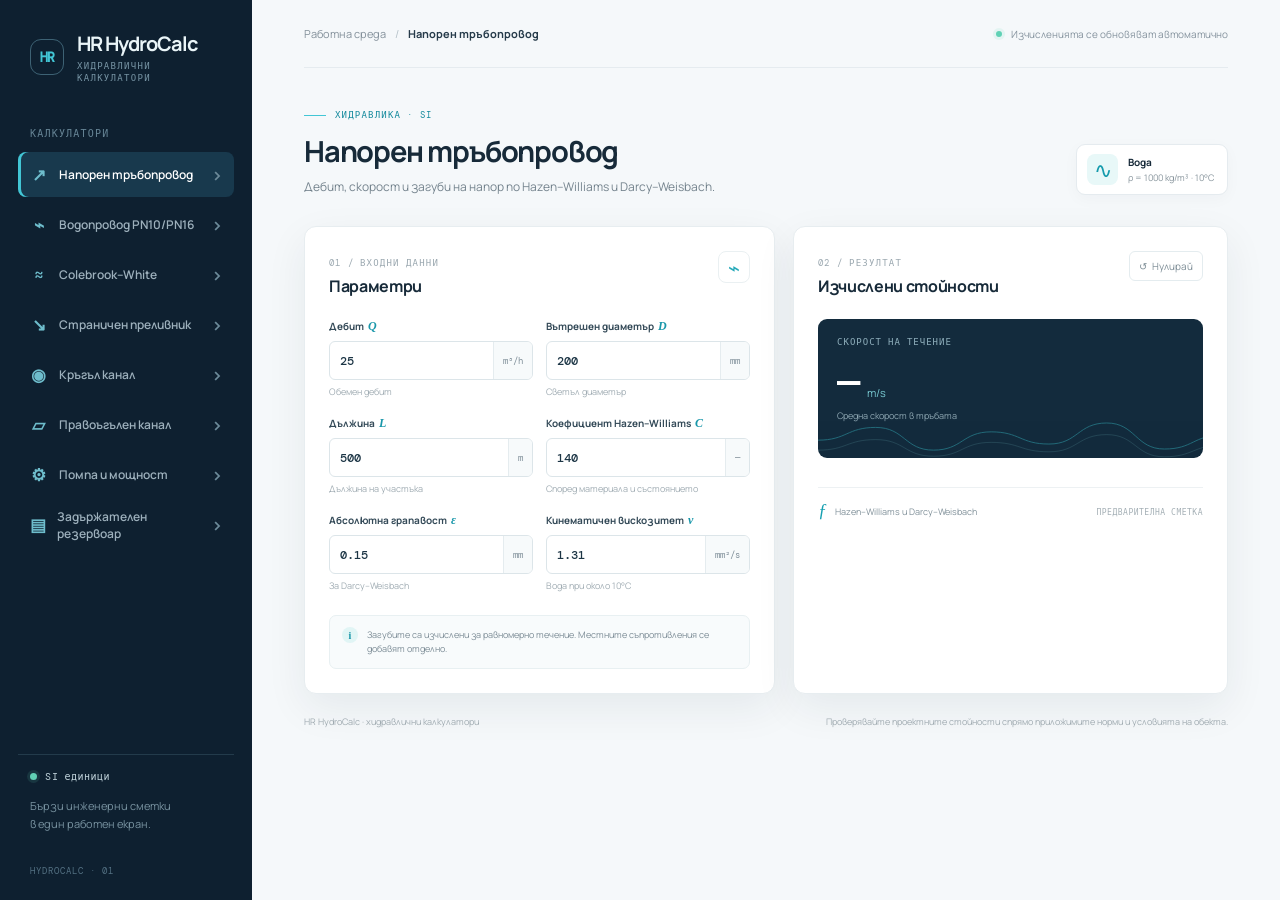
==== index.html @ fa0decbc "Add files via upload" ====
<!doctype html>
<html lang="bg">
<head>
  <meta charset="utf-8">
  <meta name="viewport" content="width=device-width, initial-scale=1">
  <meta name="theme-color" content="#0e2030">
  <meta name="description" content="HR HydroCalc — хидравлични калкулатори за водопроводи, канализация, преливници, резервоари и помпи.">
  <meta property="og:type" content="website">
  <meta property="og:title" content="HR HydroCalc — хидравлични калкулатори">
  <meta property="og:description" content="Практични инженерни сметки за водопроводи, канали, помпи и преливници.">
  <link rel="icon" href="favicon.svg" type="image/svg+xml">
  <link rel="manifest" href="site.webmanifest">
  <title>HR HydroCalc — хидравлични калкулатори</title>
  <link rel="stylesheet" href="styles.css">
  <script src="app.js" defer></script>
</head>
<body>
  <div class="shell">
    <aside class="sidebar">
      <a class="brand" href="#home" aria-label="HydroCalc начало">
        <span class="brand-mark" aria-hidden="true">HR</span>
        <span><strong>HR HydroCalc</strong><small>ХИДРАВЛИЧНИ КАЛКУЛАТОРИ</small></span>
      </a>
      <div class="nav-label">КАЛКУЛАТОРИ</div>
      <nav class="nav" aria-label="Калкулатори">
        <button class="nav-item active" data-view="pipe"><span class="nav-icon">↗</span><span>Напорен тръбопровод</span><span class="nav-arrow">›</span></button>
        <button class="nav-item" data-view="mainpipe"><span class="nav-icon">⌁</span><span>Водопровод PN10/PN16</span><span class="nav-arrow">›</span></button>
        <button class="nav-item" data-view="colebrook"><span class="nav-icon">≈</span><span>Colebrook–White</span><span class="nav-arrow">›</span></button>
        <button class="nav-item" data-view="sideweir"><span class="nav-icon">↘</span><span>Страничен преливник</span><span class="nav-arrow">›</span></button>
        <button class="nav-item" data-view="circular"><span class="nav-icon">◉</span><span>Кръгъл канал</span><span class="nav-arrow">›</span></button>
        <button class="nav-item" data-view="rectangular"><span class="nav-icon">▱</span><span>Правоъгълен канал</span><span class="nav-arrow">›</span></button>
        <button class="nav-item" data-view="pump"><span class="nav-icon">⚙</span><span>Помпа и мощност</span><span class="nav-arrow">›</span></button>
        <button class="nav-item" data-view="tank"><span class="nav-icon">▤</span><span>Задържателен резервоар</span><span class="nav-arrow">›</span></button>
      </nav>
      <div class="sidebar-bottom">
        <div class="unit-chip"><span class="status-dot"></span> SI единици</div>
        <p>Бързи инженерни сметки<br>в един работен екран.</p>
        <span class="version">HYDROCALC · 01</span>
      </div>
    </aside>

    <main id="home" class="main">
      <header class="topbar">
        <div class="breadcrumb"><span>Работна среда</span><span class="crumb-slash">/</span><strong id="crumb-current">Напорен тръбопровод</strong></div>
        <div class="top-actions"><span class="live-dot"></span><span>Изчисленията се обновяват автоматично</span></div>
      </header>

      <section class="intro">
        <div>
          <div class="eyebrow"><span class="eyebrow-line"></span> ХИДРАВЛИКА · SI</div>
          <h1 id="page-title">Напорен тръбопровод</h1>
          <p id="page-desc">Дебит, скорост и загуби на напор по Hazen–Williams и Darcy–Weisbach.</p>
        </div>
        <div class="intro-badge"><span class="badge-symbol">∿</span><span><b>Вода</b><small>ρ = 1000 kg/m³ · 10°C</small></span></div>
      </section>

      <section class="workspace">
        <div class="panel input-panel">
          <div class="panel-heading"><div><span class="step-label">01 / ВХОДНИ ДАННИ</span><h2>Параметри</h2></div><span class="panel-icon">⌁</span></div>

          <form id="pipe-form" class="calc-form view-form active" data-view="pipe" autocomplete="off">
            <div class="field-grid">
              <label class="field"><span>Дебит <i>Q</i></span><div class="input-wrap"><input name="q" type="number" min="0.0001" step="any" value="25" required><em>m³/h</em></div><small>Обемен дебит</small></label>
              <label class="field"><span>Вътрешен диаметър <i>D</i></span><div class="input-wrap"><input name="d" type="number" min="1" step="any" value="200" required><em>mm</em></div><small>Светъл диаметър</small></label>
              <label class="field"><span>Дължина <i>L</i></span><div class="input-wrap"><input name="length" type="number" min="0" step="any" value="500" required><em>m</em></div><small>Дължина на участъка</small></label>
              <label class="field"><span>Коефициент Hazen–Williams <i>C</i></span><div class="input-wrap"><input name="c" type="number" min="1" step="any" value="140" required><em>—</em></div><small>Според материала и състоянието</small></label>
              <label class="field"><span>Абсолютна грапавост <i>ε</i></span><div class="input-wrap"><input name="roughness" type="number" min="0" step="any" value="0.15" required><em>mm</em></div><small>За Darcy–Weisbach</small></label>
              <label class="field"><span>Кинематичен вискозитет <i>ν</i></span><div class="input-wrap"><input name="nu" type="number" min="0.01" step="any" value="1.31" required><em>mm²/s</em></div><small>Вода при около 10°C</small></label>
            </div>
            <div class="info-note"><span>i</span><p>Загубите са изчислени за равномерно течение. Местните съпротивления се добавят отделно.</p></div>
          </form>

          <form id="mainpipe-form" class="calc-form view-form" data-view="mainpipe" autocomplete="off">
            <div class="field-grid">
              <label class="field"><span>Номинално налягане</span><div class="input-wrap select-wrap"><select name="pn"><option value="10">PN10 · SDR17</option><option value="16">PN16 · SDR11</option></select><em>PE100</em></div><small>Система от таблиците на Pipelife</small></label>
              <label class="field"><span>Номинален диаметър <i>DN</i></span><div class="input-wrap select-wrap"><select name="dn"></select><em>mm</em></div><small>Външен диаметър</small></label>
              <label class="field"><span>Оразмерително водно количество <i>Q</i></span><div class="input-wrap"><input name="q" type="number" min="0.0001" step="any" value="30" required><select class="unit-select" name="qunit" aria-label="Единица за дебит"><option value="ls">L/s</option><option value="m3h">m³/h</option></select></div><small>Въведи дебита в избраната единица</small></label>
              <label class="field"><span>Вода</span><div class="input-wrap static-value"><span>10°C</span><em>ν = 1.308 mm²/s</em></div><small>Параметри от хидравличния справочник</small></label>
            </div>
            <div class="info-note source-note"><span>i</span><p>DN и вътрешният диаметър са по таблиците на Pipelife. Наклонът се изчислява по Darcy–Weisbach/Colebrook–White при k = 0.01 mm и вода 10°C. <a href="https://www.pipelife.bg/content/dam/pipelife/bulgaria/marketing/infrastructure/polezno1/%D0%BA%D0%B0%D0%BB%D0%BA%D1%83%D0%BB%D0%B0%D1%82%D0%BE%D1%80%D0%B8/Hydraulic_Tables_Pressure.pdf.pdf" target="_blank" rel="noopener">Отвори справочника на Pipelife ↗</a></p></div>
          </form>

          <form id="colebrook-form" class="calc-form view-form" data-view="colebrook" autocomplete="off">
            <div class="field-grid">
              <label class="field"><span>Система</span><div class="input-wrap select-wrap"><select name="system"><option value="gravity">Гравитационна</option><option value="pressure">Напорна</option></select><em>режим</em></div><small>Вид хидравлично изчисление</small></label>
              <label class="field"><span>Изчисление</span><div class="input-wrap select-wrap"><select name="mode"><option value="qv">Дебит и скорост</option><option value="dv">Диаметър и скорост</option><option value="loss" hidden>Загуби на напор и скорост</option></select><em>тип</em></div><small>Избери кои величини да се намерят</small></label>
              <label class="field"><span>Диаметър</span><div class="input-wrap select-wrap"><select name="dsource"><option value="catalog">PE100 PN10 / PN16</option><option value="inner">Вътрешен диаметър Di</option><option value="sdr">Външен диаметър Du + SDR</option></select><em>източник</em></div><small>За режимите, в които диаметърът е зададен</small></label>
              <label class="field" data-cb-field="pn"><span>Налягане и DN</span><div class="input-wrap"><select name="pn"><option value="10">PN10</option><option value="16">PN16</option></select><select class="unit-select" name="dn" aria-label="Номинален диаметър"></select></div><small>Вътрешният диаметър се взема от PE100</small></label>
              <label class="field" data-cb-field="di"><span>Вътрешен диаметър <i>Di</i></span><div class="input-wrap"><input name="di" type="number" min="1" step="any" value="246.8"><em>mm</em></div><small>Светъл диаметър на тръбата</small></label>
              <label class="field" data-cb-field="sdr"><span>Външен диаметър и SDR</span><div class="input-wrap"><input name="du" type="number" min="1" step="any" value="280"><input name="sdr" type="number" min="2" step="any" value="11"><em>mm / SDR</em></div><small>Di = Du × (1 − 2/SDR)</small></label>
              <label class="field"><span>Абсолютна грапавост <i>k</i></span><div class="input-wrap"><input name="roughness" type="number" min="0" step="any" value="0.01"><em>mm</em></div><small>PE: 0.01 · бетон: 1.0 · стомана: 0.2 mm</small></label>
              <label class="field"><span>Температура на водата</span><div class="input-wrap"><input name="temp" type="number" min="2" max="40" step="1" value="10"><em>°C</em></div><small>От 2 до 40°C</small></label>
              <label class="field" data-cb-field="slope"><span>Наклон / енергиен градиент <i>i</i></span><div class="input-wrap"><input name="slope" type="number" min="0.000001" step="any" value="2"><select class="unit-select" name="iunit" aria-label="Единица за наклон"><option value="permil">‰</option><option value="mm">m/m</option><option value="mkm">m/km</option></select></div><small>Наклон на водното ниво</small></label>
              <label class="field" data-cb-field="length"><span>Дължина <i>L</i></span><div class="input-wrap"><input name="length" type="number" min="0.01" step="any" value="100"><em>m</em></div><small>Дължина на тръбния участък</small></label>
              <label class="field" data-cb-field="q"><span>Оразмерително количество <i>Q</i></span><div class="input-wrap"><input name="q" type="number" min="0.0001" step="any" value="30"><select class="unit-select" name="qunit" aria-label="Единица за дебит"><option value="ls">L/s</option><option value="m3h">m³/h</option><option value="m3s">m³/s</option></select></div><small>Обемен дебит</small></label>
              <label class="field" data-cb-field="pressure"><span>Налягания P₁ / P₂</span><div class="input-wrap"><input name="p1" type="number" step="any" value="6" aria-label="Начално налягане"><input name="p2" type="number" step="any" value="4" aria-label="Крайно налягане"><select class="unit-select" name="punit" aria-label="Единица за налягане"><option value="bar">bar</option><option value="mvs">m вод. ст.</option></select></div><small>Начално и крайно налягане</small></label>
              <label class="field" data-cb-field="pressure"><span>Коти h₁ / h₂</span><div class="input-wrap"><input name="h1" type="number" step="any" value="6" aria-label="Начална кота"><input name="h2" type="number" step="any" value="4" aria-label="Крайна кота"><em>m</em></div><small>Начална и крайна кота на тръбата</small></label>
            </div>
            <div class="info-note source-note"><span>i</span><p>Изчисленията използват Darcy–Weisbach и Colebrook–White, с вискозитет на водата според температурата. <a href="https://pip-all-app-tools.azurewebsites.net/Colebrook?lang=bg" target="_blank" rel="noopener">Оригинален калкулатор на Pipelife ↗</a></p></div>
          </form>

          <form id="sideweir-form" class="calc-form view-form" data-view="sideweir" autocomplete="off">
            <div class="field-grid">
              <label class="field"><span>Дебит преди преливника <i>Q₀</i></span><div class="input-wrap"><input name="q0" type="number" min="0.0001" step="any" value="2"><em>m³/s</em></div><small>Оразмерително водно количество</small></label>
              <label class="field"><span>Определяне на непреливащия дебит</span><div class="input-wrap select-wrap"><select name="qnonmode"><option value="manual">Въвеждам Qнепр</option><option value="regulation">По Наредба · (1+n₀)Qmax.h</option></select><em>метод</em></div><small>Чл. 33, ал. 3</small></label>
              <label class="field" data-sw-field="qnon"><span>Непреливащ дебит <i>Qнепр</i></span><div class="input-wrap"><input name="qnon" type="number" min="0.0001" step="any" value="0.5"><em>m³/s</em></div><small>Дебит след преливника</small></label>
              <label class="field" data-sw-field="qmax"><span>Максимално часово количество в сухо време <i>Qmax.h</i></span><div class="input-wrap"><input name="qmax" type="number" min="0.0001" step="any" value="0.083333"><em>m³/s</em></div><small>Използва се за изчисляване на Qнепр</small></label>
              <label class="field" data-sw-field="qmax"><span>Степен на разреждане <i>n₀</i></span><div class="input-wrap"><input name="n0" type="number" min="0" step="any" value="5"><em>—</em></div><small>В населеното място обичайно минимум 5, ако няма по-високи изисквания</small></label>
              <label class="field"><span>Височина на преливния ръб <i>p</i></span><div class="input-wrap"><input name="p" type="number" min="0" step="any" value="0.24"><em>m</em></div><small>Проверовъчно оразмеряване</small></label>
              <label class="field"><span>Воден стоеж при входа <i>h₁</i></span><div class="input-wrap"><input name="h1" type="number" value="0.8" readonly><em>m</em></div><small>Изчислява се по Манинг при Q₀</small></label>
              <label class="field"><span>Воден стоеж при изхода <i>h₂</i></span><div class="input-wrap"><input name="h2" type="number" value="0.35" readonly><em>m</em></div><small>Изчислява се по Манинг при Qнепр</small></label>
              <label class="field"><span>Диаметър на входящата тръба <i>D₁</i></span><div class="input-wrap"><input name="d1" type="number" min="0.1" step="any" value="0.8"><em>m</em></div><small>Широчината B на канала се приема равна на D₁</small></label>
              <label class="field"><span>Диаметър на отвеждащата тръба <i>D₂</i></span><div class="input-wrap"><input name="d2" type="number" min="0.1" step="any" value="0.8"><em>m</em></div><small>За проверка на режима след преливника</small></label>
              <label class="field"><span>Наклон на входящата тръба <i>i₁</i></span><div class="input-wrap"><input name="s1" type="number" min="0.000001" step="any" value="0.02"><em>m/m</em></div><small>Надлъжен наклон за изчисляване на h₁</small></label>
              <label class="field"><span>Наклон на отвеждащата тръба <i>i₂</i></span><div class="input-wrap"><input name="s2" type="number" min="0.000001" step="any" value="0.01"><em>m/m</em></div><small>Надлъжен наклон за изчисляване на h₂</small></label>
              <label class="field"><span>Коефициент на Манинг <i>n</i></span><div class="input-wrap"><input name="manning" type="number" min="0.005" step="any" value="0.013"><em>—</em></div><small>За материала на двете тръби</small></label>
              <label class="field"><span>Кота на дъното при входа <i>Z₀</i></span><div class="input-wrap"><input name="z0" type="number" step="any" value="100"><em>m</em></div><small>Абсолютна кота за профилната графика</small></label>
              <label class="field"><span>Надлъжен наклон на дъното <i>i</i></span><div class="input-wrap"><input name="slope" type="number" min="0" step="any" value="0.001"><em>m/m</em></div><small>За профилните коти по дължината</small></label>
              <label class="field"><span>Кота на водоприемника при 1% обезпеченост</span><div class="input-wrap"><input name="zrecv" type="number" step="any" placeholder="по избор"><em>m</em></div><small>За нормативна проверка по чл. 32</small></label>
              <label class="field"><span>Коефициент на стеснение <i>μ</i></span><div class="input-wrap"><input name="mu" type="number" min="0.5" max="0.9" step="any" value="0.7"><em>—</em></div><small>Препоръчителен диапазон: 0.65–0.75</small></label>
              <label class="field"><span>Изчислителна стъпка <i>Δl</i></span><div class="input-wrap"><input name="dx" type="number" min="0.001" max="0.2" step="any" value="0.01"><em>m</em></div><small>По-малка стъпка дава по-прецизен числен резултат</small></label>
            </div>
            <div class="info-note source-note"><span>i</span><p>Численият модел следва методиката за страничен преливник в приложената статия. Нормативните проверки са по <a href="https://www.mrrb.bg/bg/naredba-rd-02-20-8-ot-2013-g-za-proektirane-izgrajdane-i-eksploataciya-na-kanalizacionni-sistemi/" target="_blank" rel="noopener">Наредба № РД-02-20-8, чл. 31–33 ↗</a>. Конструктивните мерки и общото съответствие се проверяват отделно.</p></div>
          </form>

          <form id="circular-form" class="calc-form view-form" data-view="circular" autocomplete="off">
            <div class="field-grid">
              <label class="field"><span>Вътрешен диаметър <i>D</i></span><div class="input-wrap"><input name="d" type="number" min="1" step="any" value="400" required><em>mm</em></div><small>Диаметър на тръбата</small></label>
              <label class="field"><span>Наклон <i>S</i></span><div class="input-wrap"><input name="slope" type="number" min="0.00001" step="any" value="0.005" required><em>m/m</em></div><small>Надлъжен наклон</small></label>
              <label class="field"><span>Коефициент на Манинг <i>n</i></span><div class="input-wrap"><input name="n" type="number" min="0.005" step="any" value="0.013" required><em>—</em></div><small>Според материала</small></label>
              <label class="field"><span>Запълване <i>y/D</i></span><div class="input-wrap"><input name="ratio" type="number" min="0.01" max="1" step="any" value="0.75" required><em>—</em></div><small>От 0.01 до 1.00</small></label>
            </div>
            <div class="info-note"><span>i</span><p>Кръгло сечение с частично или пълно запълване. Изчислението е по формулата на Манинг.</p></div>
          </form>

          <form id="rectangular-form" class="calc-form view-form" data-view="rectangular" autocomplete="off">
            <div class="field-grid">
              <label class="field"><span>Ширина на дъното <i>b</i></span><div class="input-wrap"><input name="b" type="number" min="0.01" step="any" value="1.2" required><em>m</em></div><small>Ширина на канала</small></label>
              <label class="field"><span>Дълбочина на водата <i>y</i></span><div class="input-wrap"><input name="y" type="number" min="0.001" step="any" value="0.6" required><em>m</em></div><small>Работна дълбочина</small></label>
              <label class="field"><span>Наклон <i>S</i></span><div class="input-wrap"><input name="slope" type="number" min="0.00001" step="any" value="0.002" required><em>m/m</em></div><small>Надлъжен наклон</small></label>
              <label class="field"><span>Коефициент на Манинг <i>n</i></span><div class="input-wrap"><input name="n" type="number" min="0.005" step="any" value="0.015" required><em>—</em></div><small>Според облицовката</small></label>
            </div>
            <div class="info-note"><span>i</span><p>Правоъгълно призматично сечение при равномерно течение.</p></div>
          </form>

          <form id="pump-form" class="calc-form view-form" data-view="pump" autocomplete="off">
            <div class="field-grid">
              <label class="field"><span>Дебит <i>Q</i></span><div class="input-wrap"><input name="q" type="number" min="0.001" step="any" value="36" required><em>m³/h</em></div><small>Необходим работен дебит</small></label>
              <label class="field"><span>Общ напор <i>H</i></span><div class="input-wrap"><input name="h" type="number" min="0.01" step="any" value="32" required><em>m</em></div><small>Геодезичен + загуби</small></label>
              <label class="field"><span>КПД на помпата <i>η</i></span><div class="input-wrap"><input name="eta" type="number" min="1" max="100" step="any" value="72" required><em>%</em></div><small>Без КПД на двигателя</small></label>
              <label class="field"><span>Работно време <i>t</i></span><div class="input-wrap"><input name="hours" type="number" min="0" step="any" value="8" required><em>h/day</em></div><small>За оценка на енергията</small></label>
            </div>
            <div class="info-note"><span>i</span><p>Оценка на хидравличната и необходимата входна мощност при зададения КПД.</p></div>
          </form>
        </div>

        <div class="panel result-panel">
          <div class="panel-heading"><div><span class="step-label">02 / РЕЗУЛТАТ</span><h2>Изчислени стойности</h2></div><button id="reset-btn" class="reset-btn" type="button" title="Възстанови началните стойности">↺ <span>Нулирай</span></button></div>
          <div class="hero-result"><div class="hero-label" id="hero-label">СКОРОСТ НА ТЕЧЕНИЕ</div><div class="hero-number"><strong id="hero-value">—</strong><span id="hero-unit">m/s</span></div><div class="hero-caption" id="hero-caption">Средна скорост в тръбата</div><div class="hero-wave" aria-hidden="true"><svg viewBox="0 0 600 74" preserveAspectRatio="none"><path d="M0 40 C45 40 45 17 90 17 S135 58 180 58 225 25 270 25 315 47 360 47 405 9 450 9 495 56 540 56 585 31 630 31"/><path d="M0 58 C45 58 45 39 90 39 S135 69 180 69 225 44 270 44 315 61 360 61 405 30 450 30 495 70 540 70 585 49 630 49"/></svg></div></div>
          <div id="result-grid" class="result-grid" aria-live="polite"></div>
          <div id="result-error" class="result-error" role="alert" hidden></div>
          <div class="sideweir-chart-wrap" hidden><div class="chart-heading"><b>Надлъжен профил</b><span>Котите се обновяват с входните данни</span></div><svg id="sideweir-chart" viewBox="0 0 760 300" role="img" aria-label="Надлъжен профил на страничния преливник"></svg><div id="sideweir-legend" class="chart-legend"></div></div>
          <div class="formula-footer"><span class="formula-mark">ƒ</span><span id="formula-note">Hazen–Williams и Darcy–Weisbach</span><span class="formula-scope">ПРЕДВАРИТЕЛНА СМЕТКА</span></div>
        </div>
      </section>

      <section id="tank-view" class="tank-panel" hidden>
        <iframe src="retention-tank.html" title="Оразмеряване на задържателен резервоар" loading="lazy"></iframe>
      </section>

      <footer class="page-footer"><span>HR HydroCalc · хидравлични калкулатори</span><span>Проверявайте проектните стойности спрямо приложимите норми и условията на обекта.</span></footer>
    </main>
  </div>
</body>
</html>
---- styles.css ----
@import url('https://fonts.googleapis.com/css2?family=DM+Mono:wght@400;500&family=Manrope:wght@400;500;600;700;800&display=swap');

:root{--navy:#0e2030;--navy-2:#132b3d;--ink:#172a39;--muted:#788794;--line:#e5ebef;--paper:#f5f8fa;--white:#fff;--cyan:#42c6d5;--cyan-dark:#158a9d;--mint:#b6edf0;--amber:#d99538;--shadow:0 14px 42px rgba(16,42,58,.07)}
*[hidden]{display:none!important}
*{box-sizing:border-box}body{margin:0;background:var(--paper);color:var(--ink);font-family:Manrope,Arial,sans-serif;font-size:14px}.shell{min-height:100vh}.sidebar{background:var(--navy);color:#eaf5f8;position:fixed;inset:0 auto 0 0;width:252px;padding:30px 18px 22px;display:flex;flex-direction:column;z-index:2}.brand{color:inherit;text-decoration:none;display:flex;align-items:center;gap:13px;padding:0 12px 43px}.brand strong{display:block;font-size:20px;letter-spacing:-1px}.brand small{display:block;margin-top:3px;color:#7794a4;font:9px 'DM Mono',monospace;letter-spacing:1.3px}.brand-mark{height:36px;width:36px;border:1px solid #3d6274;border-radius:11px;display:flex;align-items:center;justify-content:center;gap:3px;transform:rotate(-7deg)}.brand-mark span{width:4px;border-radius:4px;background:var(--cyan);display:block}.brand-mark span:nth-child(1){height:10px}.brand-mark span:nth-child(2){height:18px}.brand-mark span:nth-child(3){height:25px}.nav-label,.step-label,.eyebrow{font:10px 'DM Mono',monospace;letter-spacing:1.2px}.nav-label{color:#668495;padding:0 12px 12px}.nav{display:grid;gap:5px}.nav-item{height:45px;border:0;background:transparent;color:#9db0bc;border-radius:8px;padding:0 11px;display:flex;align-items:center;gap:11px;text-align:left;font:600 12px Manrope,Arial;cursor:pointer;transition:.18s}.nav-item:hover{background:#183346;color:white}.nav-item.active{background:#18394d;color:#fff;box-shadow:inset 3px 0 var(--cyan)}.nav-icon{font-size:17px;color:#6ebdcc;width:19px;text-align:center}.nav-arrow{margin-left:auto;color:#6c8a99;font-size:19px}.sidebar-bottom{margin-top:auto;padding:15px 12px 0;border-top:1px solid #233b4b}.unit-chip{font:10px 'DM Mono',monospace;letter-spacing:.5px;color:#c2d4dc;display:flex;align-items:center;gap:8px}.status-dot,.live-dot{width:7px;height:7px;border-radius:50%;background:#60d1b5;box-shadow:0 0 0 3px rgba(96,209,181,.12)}.sidebar-bottom p{font-size:11px;color:#7993a1;line-height:1.7;margin:14px 0 25px}.version{font:9px 'DM Mono',monospace;letter-spacing:1px;color:#547183}.main{margin-left:252px;max-width:1600px;padding:0 52px 27px}.topbar{height:68px;border-bottom:1px solid var(--line);display:flex;align-items:center;justify-content:space-between}.breadcrumb{font-size:11px;color:#83909a}.breadcrumb strong{color:#263b4a;font-weight:700}.crumb-slash{padding:0 9px;color:#b4c0c7}.top-actions{display:flex;align-items:center;gap:9px;font-size:10px;color:#85939e}.live-dot{width:6px;height:6px}.intro{padding:41px 0 31px;display:flex;align-items:flex-end;justify-content:space-between}.eyebrow{display:flex;align-items:center;gap:9px;color:var(--cyan-dark);font-size:9px}.eyebrow-line{width:22px;height:1px;background:var(--cyan)}h1{font-size:29px;letter-spacing:-1.2px;margin:10px 0 7px;font-weight:700}#page-desc{color:#74838d;font-size:12px;margin:0}.intro-badge{display:flex;gap:10px;align-items:center;background:white;border:1px solid var(--line);border-radius:9px;padding:9px 13px 9px 10px;box-shadow:0 4px 16px rgba(16,42,58,.03)}.badge-symbol{width:31px;height:31px;border-radius:8px;background:#e8f8f8;color:#159bad;display:grid;place-items:center;font-size:22px}.intro-badge b,.intro-badge small{display:block}.intro-badge b{font-size:10px}.intro-badge small{font-size:9px;color:#87949c;margin-top:2px}.workspace{display:grid;grid-template-columns:minmax(0,1.04fr) minmax(360px,.96fr);gap:18px;align-items:stretch}.panel{background:white;border:1px solid #e7edf0;border-radius:12px;box-shadow:var(--shadow);min-width:0}.input-panel,.result-panel{padding:24px}.panel-heading{display:flex;align-items:flex-start;justify-content:space-between;margin-bottom:22px}.step-label{font-size:9px;color:#9ba8b0}.panel-heading h2{font-size:16px;margin:5px 0 0;letter-spacing:-.35px}.panel-icon{height:32px;width:32px;border:1px solid #eaf0f2;border-radius:8px;display:grid;place-items:center;color:#25a9b9;font-size:20px}.field-grid{display:grid;grid-template-columns:1fr 1fr;gap:18px 13px}.field{display:block;min-width:0}.field>span{display:block;font-size:10px;font-weight:700;margin-bottom:7px;color:#344a58}.field i{font-style:italic;color:#1997aa;font-family:Georgia,serif;font-size:12px;margin-left:2px}.input-wrap{height:39px;border:1px solid #dce5e9;border-radius:6px;display:flex;align-items:center;overflow:hidden;transition:.15s;background:#fff}.input-wrap:focus-within{border-color:#31b5c4;box-shadow:0 0 0 3px rgba(49,181,196,.11)}.input-wrap input{width:100%;min-width:0;height:100%;border:0;outline:0;padding:0 10px;background:transparent;color:#1c3545;font:500 12px 'DM Mono',monospace}.input-wrap em{height:100%;display:flex;align-items:center;padding:0 9px;color:#82919b;font:9px 'DM Mono',monospace;background:#f7fafb;border-left:1px solid #e5ecef;white-space:nowrap}.field>small{display:block;margin-top:5px;font-size:9px;color:#a0acb3}.info-note{margin-top:23px;padding:11px 12px;border:1px solid #e8f0f2;border-radius:7px;background:#f8fbfc;display:flex;align-items:flex-start;gap:9px}.info-note>span{flex:0 0 16px;width:16px;height:16px;border-radius:50%;display:grid;place-items:center;background:#e1f5f5;color:#1595a7;font:bold 10px Georgia}.info-note p{margin:1px 0 0;color:#7c8c96;font-size:9px;line-height:1.6}.view-form{display:none}.view-form.active{display:block}.hero-result{position:relative;overflow:hidden;background:var(--navy-2);border-radius:9px;padding:17px 19px 26px;color:white;min-height:139px}.hero-label{font:9px 'DM Mono',monospace;letter-spacing:1px;color:#90b0bd}.hero-number{display:flex;align-items:baseline;gap:9px;margin-top:10px;position:relative;z-index:1}.hero-number strong{font:500 39px 'DM Mono',monospace;letter-spacing:-2px}.hero-number span{font-size:11px;color:#79cbd3}.hero-caption{font-size:9px;color:#8fa8b3;position:relative;z-index:1}.hero-wave{position:absolute;inset:auto 0 -1px 0;height:41px;opacity:.45}.hero-wave svg{width:100%;height:100%;overflow:visible}.hero-wave path{fill:none;stroke:#3ac6d0;stroke-width:1.5}.hero-wave path+path{stroke:#87e0df;stroke-width:1;opacity:.55}.result-grid{display:grid;grid-template-columns:1fr 1fr;gap:9px;margin-top:13px}.metric{min-height:72px;border:1px solid #e8eef1;border-radius:7px;padding:11px 12px}.metric-label{font:8px 'DM Mono',monospace;letter-spacing:.45px;color:#8897a0;text-transform:uppercase}.metric-value{font:500 16px 'DM Mono',monospace;letter-spacing:-.4px;color:#1e3848;margin-top:9px}.metric-value small{font:9px Manrope,Arial;color:#7c8c96;letter-spacing:0;margin-left:4px}.metric.accent{background:#f0fbfb;border-color:#d7f0f1}.metric.accent .metric-value{color:#128c9d}.formula-footer{display:flex;align-items:center;gap:8px;border-top:1px solid #edf1f3;margin-top:16px;padding-top:13px;color:#81919a;font-size:9px}.formula-mark{font:italic 18px Georgia;color:#17a0b1}.formula-scope{margin-left:auto;font:8px 'DM Mono',monospace;letter-spacing:.5px;color:#a5b0b6}.reset-btn{border:1px solid #e4ecef;background:#fff;border-radius:6px;padding:7px 9px;color:#7e8e97;font:10px Manrope,Arial;cursor:pointer}.reset-btn:hover{border-color:#93d9df;color:#168c9d}.reset-btn span{margin-left:3px}.result-error{color:#a04436;background:#fff4f1;border:1px solid #f3d7d1;border-radius:6px;padding:9px;margin-top:11px;font-size:10px}.page-footer{padding-top:21px;display:flex;justify-content:space-between;gap:15px;color:#a0abb1;font-size:9px}.page-footer span:last-child{text-align:right}.calc-form input:invalid{border-color:#c55}

@media(max-width:1100px){.main{padding:0 28px 24px}.workspace{grid-template-columns:1fr}.result-panel{min-height:0}.sidebar{width:220px}.main{margin-left:220px}}
@media(max-width:700px){.sidebar{position:static;width:auto;padding:14px 15px 11px;display:block}.brand{padding:0 4px 14px}.brand-mark{height:31px;width:31px}.nav-label,.sidebar-bottom{display:none}.nav{display:flex;gap:6px;overflow-x:auto;padding-bottom:2px}.nav-item{flex:0 0 auto;width:auto;height:35px;padding:0 10px;font-size:10px;white-space:nowrap}.nav-item .nav-arrow{display:none}.main{margin:0;padding:0 15px 23px}.topbar{height:49px}.top-actions{font-size:0}.top-actions .live-dot{width:7px;height:7px}.intro{padding:26px 0 20px;align-items:flex-start}.intro-badge{display:none}h1{font-size:24px}.workspace{gap:12px}.panel{border-radius:9px}.input-panel,.result-panel{padding:17px}.field-grid{gap:14px 10px}.field>span{font-size:9px}.input-wrap{height:37px}.input-wrap input{font-size:11px;padding:0 7px}.input-wrap em{font-size:8px;padding:0 6px}.page-footer{display:block;line-height:1.7}.page-footer span{display:block}.page-footer span:last-child{text-align:left;margin-top:5px}}
@media(max-width:380px){.nav-item{font-size:9px;padding:0 8px}.nav-icon{width:14px}.field-grid{grid-template-columns:1fr}.input-panel,.result-panel{padding:14px}}

.tank-panel{background:#fff;border:1px solid #e7edf0;border-radius:12px;box-shadow:var(--shadow);overflow:hidden}.tank-panel[hidden]{display:none}.tank-panel iframe{display:block;width:100%;height:calc(100vh - 245px);min-height:850px;border:0;background:#eef2f7}
.select-wrap select{height:100%;min-width:0;width:100%;border:0;outline:0;padding:0 9px;background:transparent;color:#1c3545;font:500 11px Manrope,Arial}.select-wrap em{flex:0 0 auto}.unit-select{height:100%;border:0;border-left:1px solid #e5ecef;outline:0;padding:0 7px;background:#f7fafb;color:#637783;font:9px 'DM Mono',monospace}.static-value{padding-left:10px;color:#1c3545;font:500 11px 'DM Mono',monospace}.static-value em{margin-left:auto}.source-note a{display:inline-block;color:#138c9d;text-decoration:none;font-weight:700;margin-top:3px}.source-note a:hover{text-decoration:underline}
.sideweir-chart-wrap{margin-top:22px;padding:14px;border:1px solid #e8eef1;border-radius:8px;background:#fff}.chart-heading{display:flex;justify-content:space-between;gap:10px;align-items:baseline;margin-bottom:8px}.chart-heading b{font-size:11px}.chart-heading span{font-size:9px;color:#91a0a8}.sideweir-chart-wrap svg{display:block;width:100%;height:auto;min-height:220px;overflow:visible}.chart-gridline{stroke:#e9eef1;stroke-width:1}.chart-axis{stroke:#9aaab2;stroke-width:1}.chart-tick,.chart-axis-label{fill:#7b8b94;font:9px Manrope,Arial}.chart-axis-label{font-size:9px}.chart-water,.chart-crest,.chart-bed,.chart-critical,.chart-receiver{fill:none;stroke-width:2.3;stroke-linejoin:round}.chart-water{stroke:#159bad}.chart-crest{stroke:#d99538;stroke-dasharray:6 4}.chart-bed{stroke:#536c79;stroke-width:2}.chart-critical{stroke:#9c76c5;stroke-dasharray:3 4;stroke-width:1.7}.chart-receiver{stroke:#d35454;stroke-dasharray:7 4;stroke-width:1.7}.chart-annotation{fill:#425765;font:9px Manrope,Arial;font-weight:700}.chart-empty{fill:#84949d;font:12px Manrope,Arial}.chart-legend{display:flex;flex-wrap:wrap;gap:10px 16px;margin-top:6px;font-size:9px;color:#71828c}.chart-legend span{display:flex;align-items:center;gap:5px}.swatch{width:18px;height:0;border-top:2px solid;display:inline-block}.swatch.water{border-color:#159bad}.swatch.crest{border-color:#d99538;border-top-style:dashed}.swatch.bed{border-color:#536c79}.swatch.critical{border-color:#9c76c5;border-top-style:dashed}.swatch.receiver{border-color:#d35454;border-top-style:dashed}
.brand-mark{transform:none;color:var(--cyan);font:800 13px 'DM Mono',monospace;letter-spacing:-1px}
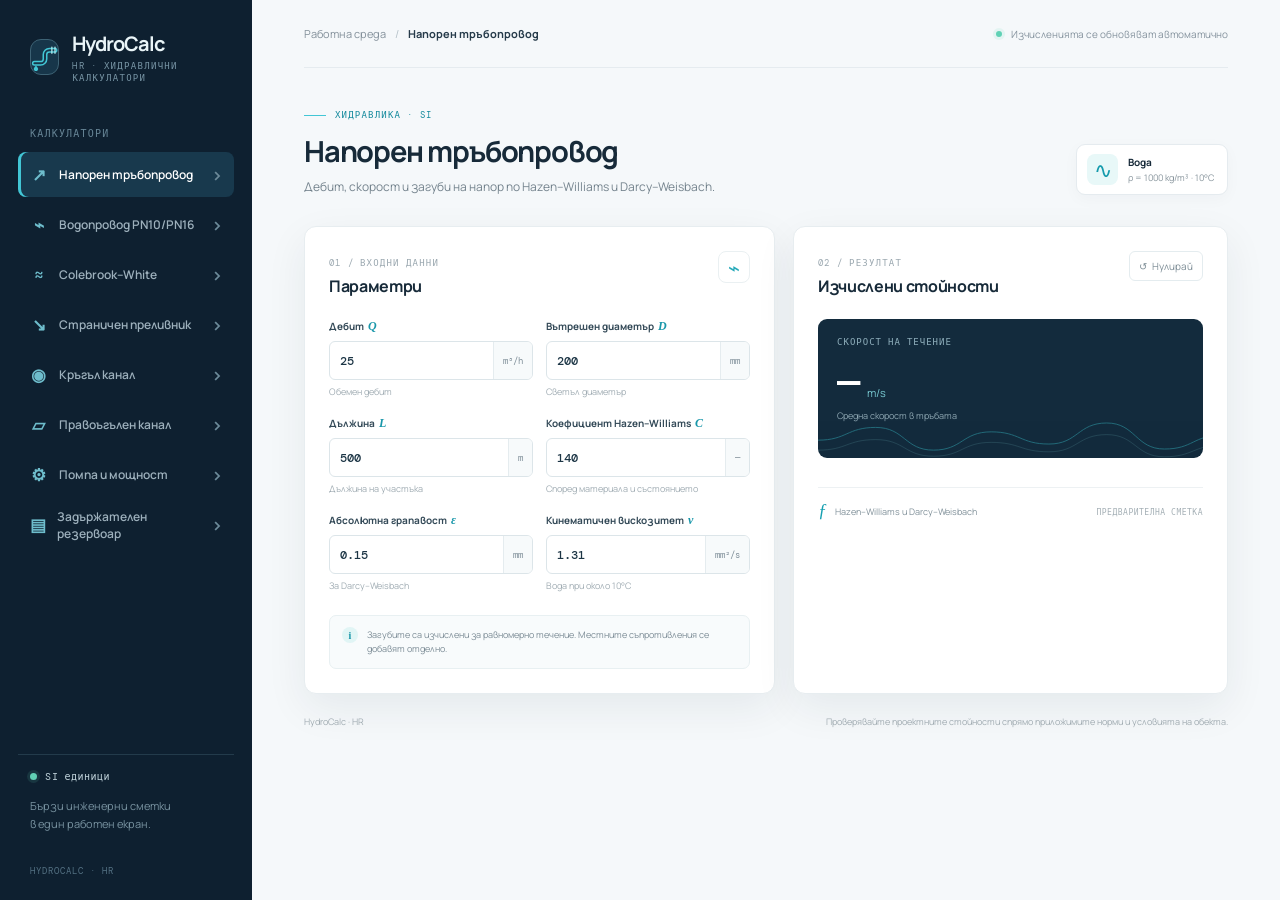
==== commit deba4a67: "Add files via upload" ====
--- a/index.html
+++ b/index.html
@@ -4,13 +4,13 @@
   <meta charset="utf-8">
   <meta name="viewport" content="width=device-width, initial-scale=1">
   <meta name="theme-color" content="#0e2030">
-  <meta name="description" content="HR HydroCalc — хидравлични калкулатори за водопроводи, канализация, преливници, резервоари и помпи.">
+  <meta name="description" content="HydroCalc — хидравлични калкулатори за водопроводи, канализация, преливници, резервоари и помпи.">
   <meta property="og:type" content="website">
-  <meta property="og:title" content="HR HydroCalc — хидравлични калкулатори">
+  <meta property="og:title" content="HydroCalc">
   <meta property="og:description" content="Практични инженерни сметки за водопроводи, канали, помпи и преливници.">
   <link rel="icon" href="favicon.svg" type="image/svg+xml">
   <link rel="manifest" href="site.webmanifest">
-  <title>HR HydroCalc — хидравлични калкулатори</title>
+  <title>HydroCalc</title>
   <link rel="stylesheet" href="styles.css">
   <script src="app.js" defer></script>
 </head>
@@ -18,8 +18,8 @@
   <div class="shell">
     <aside class="sidebar">
       <a class="brand" href="#home" aria-label="HydroCalc начало">
-        <span class="brand-mark" aria-hidden="true">HR</span>
-        <span><strong>HR HydroCalc</strong><small>ХИДРАВЛИЧНИ КАЛКУЛАТОРИ</small></span>
+        <span class="brand-mark" aria-hidden="true"><svg viewBox="0 0 48 48"><path class="pipe-shell" d="M7 34h10a7 7 0 0 0 7-7v-7a7 7 0 0 1 7-7h9"/><path class="pipe-core" d="M7 34h10a7 7 0 0 0 7-7v-7a7 7 0 0 1 7-7h9"/><path class="flange" d="M35 8v10m5-10v10"/><path class="water-drop" d="M13 43c0 2-1.5 3.5-3.5 3.5S6 45 6 43c0-1.8 3.5-5.5 3.5-5.5S13 41.2 13 43Z"/></svg></span>
+        <span><strong>HydroCalc</strong><small>HR · ХИДРАВЛИЧНИ КАЛКУЛАТОРИ</small></span>
       </a>
       <div class="nav-label">КАЛКУЛАТОРИ</div>
       <nav class="nav" aria-label="Калкулатори">
@@ -35,7 +35,7 @@
       <div class="sidebar-bottom">
         <div class="unit-chip"><span class="status-dot"></span> SI единици</div>
         <p>Бързи инженерни сметки<br>в един работен екран.</p>
-        <span class="version">HYDROCALC · 01</span>
+        <span class="version">HYDROCALC · HR</span>
       </div>
     </aside>
 
@@ -101,26 +101,25 @@
 
           <form id="sideweir-form" class="calc-form view-form" data-view="sideweir" autocomplete="off">
             <div class="field-grid">
-              <label class="field"><span>Дебит преди преливника <i>Q₀</i></span><div class="input-wrap"><input name="q0" type="number" min="0.0001" step="any" value="2"><em>m³/s</em></div><small>Оразмерително водно количество</small></label>
+              <label class="field"><span>Дебит преди преливника <i>Q₀</i></span><div class="input-wrap"><input name="q0" type="number" min="0.1" step="any" value="2000"><em>L/s</em></div><small>Оразмерително водно количество</small></label>
               <label class="field"><span>Определяне на непреливащия дебит</span><div class="input-wrap select-wrap"><select name="qnonmode"><option value="manual">Въвеждам Qнепр</option><option value="regulation">По Наредба · (1+n₀)Qmax.h</option></select><em>метод</em></div><small>Чл. 33, ал. 3</small></label>
-              <label class="field" data-sw-field="qnon"><span>Непреливащ дебит <i>Qнепр</i></span><div class="input-wrap"><input name="qnon" type="number" min="0.0001" step="any" value="0.5"><em>m³/s</em></div><small>Дебит след преливника</small></label>
-              <label class="field" data-sw-field="qmax"><span>Максимално часово количество в сухо време <i>Qmax.h</i></span><div class="input-wrap"><input name="qmax" type="number" min="0.0001" step="any" value="0.083333"><em>m³/s</em></div><small>Използва се за изчисляване на Qнепр</small></label>
+              <label class="field" data-sw-field="qnon"><span>Непреливащ дебит <i>Qнепр</i></span><div class="input-wrap"><input name="qnon" type="number" min="0.1" step="any" value="500"><em>L/s</em></div><small>Дебит след преливника</small></label>
+              <label class="field" data-sw-field="qmax"><span>Максимално часово количество в сухо време <i>Qmax.h</i></span><div class="input-wrap"><input name="qmax" type="number" min="0.1" step="any" value="83.333"><em>L/s</em></div><small>Използва се за изчисляване на Qнепр</small></label>
               <label class="field" data-sw-field="qmax"><span>Степен на разреждане <i>n₀</i></span><div class="input-wrap"><input name="n0" type="number" min="0" step="any" value="5"><em>—</em></div><small>В населеното място обичайно минимум 5, ако няма по-високи изисквания</small></label>
-              <label class="field"><span>Височина на преливния ръб <i>p</i></span><div class="input-wrap"><input name="p" type="number" min="0" step="any" value="0.24"><em>m</em></div><small>Проверовъчно оразмеряване</small></label>
-              <label class="field"><span>Воден стоеж при входа <i>h₁</i></span><div class="input-wrap"><input name="h1" type="number" value="0.8" readonly><em>m</em></div><small>Изчислява се по Манинг при Q₀</small></label>
-              <label class="field"><span>Воден стоеж при изхода <i>h₂</i></span><div class="input-wrap"><input name="h2" type="number" value="0.35" readonly><em>m</em></div><small>Изчислява се по Манинг при Qнепр</small></label>
-              <label class="field"><span>Диаметър на входящата тръба <i>D₁</i></span><div class="input-wrap"><input name="d1" type="number" min="0.1" step="any" value="0.8"><em>m</em></div><small>Широчината B на канала се приема равна на D₁</small></label>
-              <label class="field"><span>Диаметър на отвеждащата тръба <i>D₂</i></span><div class="input-wrap"><input name="d2" type="number" min="0.1" step="any" value="0.8"><em>m</em></div><small>За проверка на режима след преливника</small></label>
-              <label class="field"><span>Наклон на входящата тръба <i>i₁</i></span><div class="input-wrap"><input name="s1" type="number" min="0.000001" step="any" value="0.02"><em>m/m</em></div><small>Надлъжен наклон за изчисляване на h₁</small></label>
-              <label class="field"><span>Наклон на отвеждащата тръба <i>i₂</i></span><div class="input-wrap"><input name="s2" type="number" min="0.000001" step="any" value="0.01"><em>m/m</em></div><small>Надлъжен наклон за изчисляване на h₂</small></label>
-              <label class="field"><span>Коефициент на Манинг <i>n</i></span><div class="input-wrap"><input name="manning" type="number" min="0.005" step="any" value="0.013"><em>—</em></div><small>За материала на двете тръби</small></label>
-              <label class="field"><span>Кота на дъното при входа <i>Z₀</i></span><div class="input-wrap"><input name="z0" type="number" step="any" value="100"><em>m</em></div><small>Абсолютна кота за профилната графика</small></label>
-              <label class="field"><span>Надлъжен наклон на дъното <i>i</i></span><div class="input-wrap"><input name="slope" type="number" min="0" step="any" value="0.001"><em>m/m</em></div><small>За профилните коти по дължината</small></label>
+              <label class="field"><span>Диаметър на довеждащата тръба <i>D₁</i></span><div class="input-wrap"><input name="d1" type="number" min="0.1" step="any" value="0.9"><em>m</em></div><small>Тръбата преди преливника</small></label>
+              <label class="field"><span>Наклон на довеждащата тръба <i>i₁</i></span><div class="input-wrap"><input name="s1" type="number" min="0.000001" step="any" value="0.005"><em>m/m</em></div><small>Използва се за пълнежа при Q₀ и Qнепр</small></label>
+              <label class="field"><span>Диаметър на отвеждащата тръба <i>D₂</i></span><div class="input-wrap"><input name="d2" type="number" min="0.1" step="any" value="0.5"><em>m</em></div><small>Провежда непреливащия дебит Qнепр</small></label>
+              <label class="field"><span>Наклон на отвеждащата тръба <i>i₂</i></span><div class="input-wrap"><input name="s2" type="number" min="0.000001" step="any" value="0.003"><em>m/m</em></div><small>За пълнежната височина след преливника</small></label>
+              <label class="field"><span>Диаметър на отливната тръба <i>D₃</i></span><div class="input-wrap"><input name="d3" type="number" min="0.1" step="any" value="0.7"><em>m</em></div><small>Провежда преливащия дебит Q₀ − Qнепр</small></label>
+              <label class="field"><span>Наклон на отливната тръба <i>i₃</i></span><div class="input-wrap"><input name="s3" type="number" min="0.000001" step="any" value="0.014"><em>m/m</em></div><small>За проверка на отливната тръба</small></label>
+              <label class="field"><span>Коефициент на Манинг <i>n</i></span><div class="input-wrap"><input name="manning" type="number" min="0.005" step="any" value="0.013"><em>—</em></div><small>За определяне на пълнежа в кръглите тръби</small></label>
+              <label class="field"><span>Кота дъно на довеждащата тръба <i>Z₀</i></span><div class="input-wrap"><input name="z0" type="number" step="any" value="100"><em>m</em></div><small>Абсолютна кота за профилната графика</small></label>
+              <label class="field"><span>Наклон на преливния ръб по дължина</span><div class="input-wrap"><input name="slope" type="number" min="0" step="any" value="0"><em>m/m</em></div><small>За профилните коти по дължината</small></label>
               <label class="field"><span>Кота на водоприемника при 1% обезпеченост</span><div class="input-wrap"><input name="zrecv" type="number" step="any" placeholder="по избор"><em>m</em></div><small>За нормативна проверка по чл. 32</small></label>
               <label class="field"><span>Коефициент на стеснение <i>μ</i></span><div class="input-wrap"><input name="mu" type="number" min="0.5" max="0.9" step="any" value="0.7"><em>—</em></div><small>Препоръчителен диапазон: 0.65–0.75</small></label>
-              <label class="field"><span>Изчислителна стъпка <i>Δl</i></span><div class="input-wrap"><input name="dx" type="number" min="0.001" max="0.2" step="any" value="0.01"><em>m</em></div><small>По-малка стъпка дава по-прецизен числен резултат</small></label>
             </div>
-            <div class="info-note source-note"><span>i</span><p>Численият модел следва методиката за страничен преливник в приложената статия. Нормативните проверки са по <a href="https://www.mrrb.bg/bg/naredba-rd-02-20-8-ot-2013-g-za-proektirane-izgrajdane-i-eksploataciya-na-kanalizacionni-sistemi/" target="_blank" rel="noopener">Наредба № РД-02-20-8, чл. 31–33 ↗</a>. Конструктивните мерки и общото съответствие се проверяват отделно.</p></div>
+            <div class="info-note source-note"><span>i</span><p>Пълнежите в тръбите се изчисляват по Манинг за зададените дебит, диаметър и наклон. Приема се P = h₁ за Qнепр във входящата тръба; H₁ = H₀,₁ − h₁; за отвеждащата тръба Δh = h₁ − h₂. Дължината се изчислява за свободен непотопен преливник по приложения пример. Нормативната проверка е по <a href="https://www.mrrb.bg/bg/naredba-rd-02-20-8-ot-2013-g-za-proektirane-izgrajdane-i-eksploataciya-na-kanalizacionni-sistemi/" target="_blank" rel="noopener">Наредба № РД-02-20-8, чл. 31–33 ↗</a>.</p></div>
+            <button id="sideweir-print" class="print-btn" type="button" aria-label="Отпечатай изчислението на преливника"><span aria-hidden="true">⎙</span> Печат</button>
           </form>
 
           <form id="circular-form" class="calc-form view-form" data-view="circular" autocomplete="off">
@@ -159,7 +158,7 @@
           <div class="hero-result"><div class="hero-label" id="hero-label">СКОРОСТ НА ТЕЧЕНИЕ</div><div class="hero-number"><strong id="hero-value">—</strong><span id="hero-unit">m/s</span></div><div class="hero-caption" id="hero-caption">Средна скорост в тръбата</div><div class="hero-wave" aria-hidden="true"><svg viewBox="0 0 600 74" preserveAspectRatio="none"><path d="M0 40 C45 40 45 17 90 17 S135 58 180 58 225 25 270 25 315 47 360 47 405 9 450 9 495 56 540 56 585 31 630 31"/><path d="M0 58 C45 58 45 39 90 39 S135 69 180 69 225 44 270 44 315 61 360 61 405 30 450 30 495 70 540 70 585 49 630 49"/></svg></div></div>
           <div id="result-grid" class="result-grid" aria-live="polite"></div>
           <div id="result-error" class="result-error" role="alert" hidden></div>
-          <div class="sideweir-chart-wrap" hidden><div class="chart-heading"><b>Надлъжен профил</b><span>Котите се обновяват с входните данни</span></div><svg id="sideweir-chart" viewBox="0 0 760 300" role="img" aria-label="Надлъжен профил на страничния преливник"></svg><div id="sideweir-legend" class="chart-legend"></div></div>
+          <div class="sideweir-chart-wrap" hidden><div class="chart-heading"><b>Изчислителна схема на преливника</b><span>Надписите и размерите се обновяват с входните данни</span></div><svg id="sideweir-chart" viewBox="0 0 900 360" role="img" aria-label="Динамична изчислителна схема на дъждопреливник"></svg><div id="sideweir-legend" class="chart-legend"></div></div>
           <div class="formula-footer"><span class="formula-mark">ƒ</span><span id="formula-note">Hazen–Williams и Darcy–Weisbach</span><span class="formula-scope">ПРЕДВАРИТЕЛНА СМЕТКА</span></div>
         </div>
       </section>
@@ -168,7 +167,7 @@
         <iframe src="retention-tank.html" title="Оразмеряване на задържателен резервоар" loading="lazy"></iframe>
       </section>
 
-      <footer class="page-footer"><span>HR HydroCalc · хидравлични калкулатори</span><span>Проверявайте проектните стойности спрямо приложимите норми и условията на обекта.</span></footer>
+      <footer class="page-footer"><span>HydroCalc · HR</span><span>Проверявайте проектните стойности спрямо приложимите норми и условията на обекта.</span></footer>
     </main>
   </div>
 </body>
--- a/styles.css
+++ b/styles.css
@@ -11,4 +11,41 @@
 .tank-panel{background:#fff;border:1px solid #e7edf0;border-radius:12px;box-shadow:var(--shadow);overflow:hidden}.tank-panel[hidden]{display:none}.tank-panel iframe{display:block;width:100%;height:calc(100vh - 245px);min-height:850px;border:0;background:#eef2f7}
 .select-wrap select{height:100%;min-width:0;width:100%;border:0;outline:0;padding:0 9px;background:transparent;color:#1c3545;font:500 11px Manrope,Arial}.select-wrap em{flex:0 0 auto}.unit-select{height:100%;border:0;border-left:1px solid #e5ecef;outline:0;padding:0 7px;background:#f7fafb;color:#637783;font:9px 'DM Mono',monospace}.static-value{padding-left:10px;color:#1c3545;font:500 11px 'DM Mono',monospace}.static-value em{margin-left:auto}.source-note a{display:inline-block;color:#138c9d;text-decoration:none;font-weight:700;margin-top:3px}.source-note a:hover{text-decoration:underline}
 .sideweir-chart-wrap{margin-top:22px;padding:14px;border:1px solid #e8eef1;border-radius:8px;background:#fff}.chart-heading{display:flex;justify-content:space-between;gap:10px;align-items:baseline;margin-bottom:8px}.chart-heading b{font-size:11px}.chart-heading span{font-size:9px;color:#91a0a8}.sideweir-chart-wrap svg{display:block;width:100%;height:auto;min-height:220px;overflow:visible}.chart-gridline{stroke:#e9eef1;stroke-width:1}.chart-axis{stroke:#9aaab2;stroke-width:1}.chart-tick,.chart-axis-label{fill:#7b8b94;font:9px Manrope,Arial}.chart-axis-label{font-size:9px}.chart-water,.chart-crest,.chart-bed,.chart-critical,.chart-receiver{fill:none;stroke-width:2.3;stroke-linejoin:round}.chart-water{stroke:#159bad}.chart-crest{stroke:#d99538;stroke-dasharray:6 4}.chart-bed{stroke:#536c79;stroke-width:2}.chart-critical{stroke:#9c76c5;stroke-dasharray:3 4;stroke-width:1.7}.chart-receiver{stroke:#d35454;stroke-dasharray:7 4;stroke-width:1.7}.chart-annotation{fill:#425765;font:9px Manrope,Arial;font-weight:700}.chart-empty{fill:#84949d;font:12px Manrope,Arial}.chart-legend{display:flex;flex-wrap:wrap;gap:10px 16px;margin-top:6px;font-size:9px;color:#71828c}.chart-legend span{display:flex;align-items:center;gap:5px}.swatch{width:18px;height:0;border-top:2px solid;display:inline-block}.swatch.water{border-color:#159bad}.swatch.crest{border-color:#d99538;border-top-style:dashed}.swatch.bed{border-color:#536c79}.swatch.critical{border-color:#9c76c5;border-top-style:dashed}.swatch.receiver{border-color:#d35454;border-top-style:dashed}
-.brand-mark{transform:none;color:var(--cyan);font:800 13px 'DM Mono',monospace;letter-spacing:-1px}
+.brand-mark{transform:none;color:var(--cyan);background:#17364a;border-color:#3d6274;overflow:hidden}.brand-mark svg{width:30px;height:30px;overflow:visible}.brand-mark svg .pipe-shell,.brand-mark svg .pipe-core{fill:none;stroke-linecap:round;stroke-linejoin:round}.brand-mark svg .pipe-shell{stroke:#42c6d5;stroke-width:8}.brand-mark svg .pipe-core{stroke:#17364a;stroke-width:3.2}.brand-mark svg .flange{fill:none;stroke:#b6edf0;stroke-width:2;stroke-linecap:round}.brand-mark svg .water-drop{fill:#42c6d5;stroke:none}
+.chart-wall{fill:none;stroke:#536c79;stroke-width:2.2;stroke-linecap:square}.chart-dry-water{fill:none;stroke:#68aebb;stroke-width:1.8;stroke-dasharray:5 4}.chart-dim{fill:none;stroke:#516a76;stroke-width:1.2}.chart-dimension-label{fill:#374d59;font:700 10px Manrope,Arial;paint-order:stroke;stroke:#fff;stroke-width:3px;stroke-linejoin:round}
+.print-btn{display:inline-flex;align-items:center;gap:8px;margin-top:12px;padding:8px 13px;border:1px solid #dce7eb;border-radius:6px;background:#fff;color:#294454;font:700 10px Manrope,Arial;cursor:pointer}.print-btn:hover{border-color:#42c6d5;color:#138c9d}.print-btn span{font-size:15px;color:#159bad}
+@media print{
+  @page{size:A4 portrait;margin:12mm}
+  html,body{background:#fff!important;color:#172a39!important;-webkit-print-color-adjust:exact;print-color-adjust:exact}
+  .sidebar,.topbar,.page-footer,.intro-badge,.formula-scope,.reset-btn,.print-btn,#tank-view{display:none!important}
+  .main{max-width:none;margin:0;padding:0}
+  .intro{padding:0 0 8mm}
+  .eyebrow{font-size:8pt}
+  h1{font-size:19pt;margin:4mm 0 0}
+  #page-desc{display:none}
+  .workspace{display:block}
+  .panel{border:0;border-radius:0;box-shadow:none}
+  .input-panel,.result-panel{padding:0;margin:0 0 7mm}
+  .panel-heading{margin:0 0 4mm}
+  .view-form{display:none!important}
+  #sideweir-form{display:block!important}
+  #sideweir-form .field-grid{gap:3mm 5mm}
+  #sideweir-form .field>span{font-size:8pt;margin-bottom:1mm}
+  #sideweir-form .field>small{font-size:7pt;margin-top:1mm}
+  #sideweir-form .input-wrap{height:7mm}
+  #sideweir-form .input-wrap input{font-size:8pt}
+  #sideweir-form .input-wrap em{font-size:7pt}
+  #sideweir-form .info-note{margin-top:4mm;padding:2mm 3mm}
+  #sideweir-form .info-note p{font-size:7pt;line-height:1.35}
+  .hero-result{min-height:0;padding:4mm 5mm 7mm;border-radius:2mm}
+  .hero-number strong{font-size:25pt}
+  .result-grid{gap:2mm;margin-top:3mm}
+  .metric{min-height:0;padding:2.5mm 3mm;break-inside:avoid}
+  .metric-label{font-size:6.5pt}
+  .metric-value{font-size:11pt;margin-top:2mm}
+  .sideweir-chart-wrap{display:block!important;margin-top:5mm;padding:3mm;break-inside:avoid}
+  .sideweir-chart-wrap svg{min-height:0;height:auto}
+  .chart-heading b{font-size:9pt}
+  .chart-heading span,.chart-legend{font-size:7pt}
+  .formula-footer{display:none}
+}
